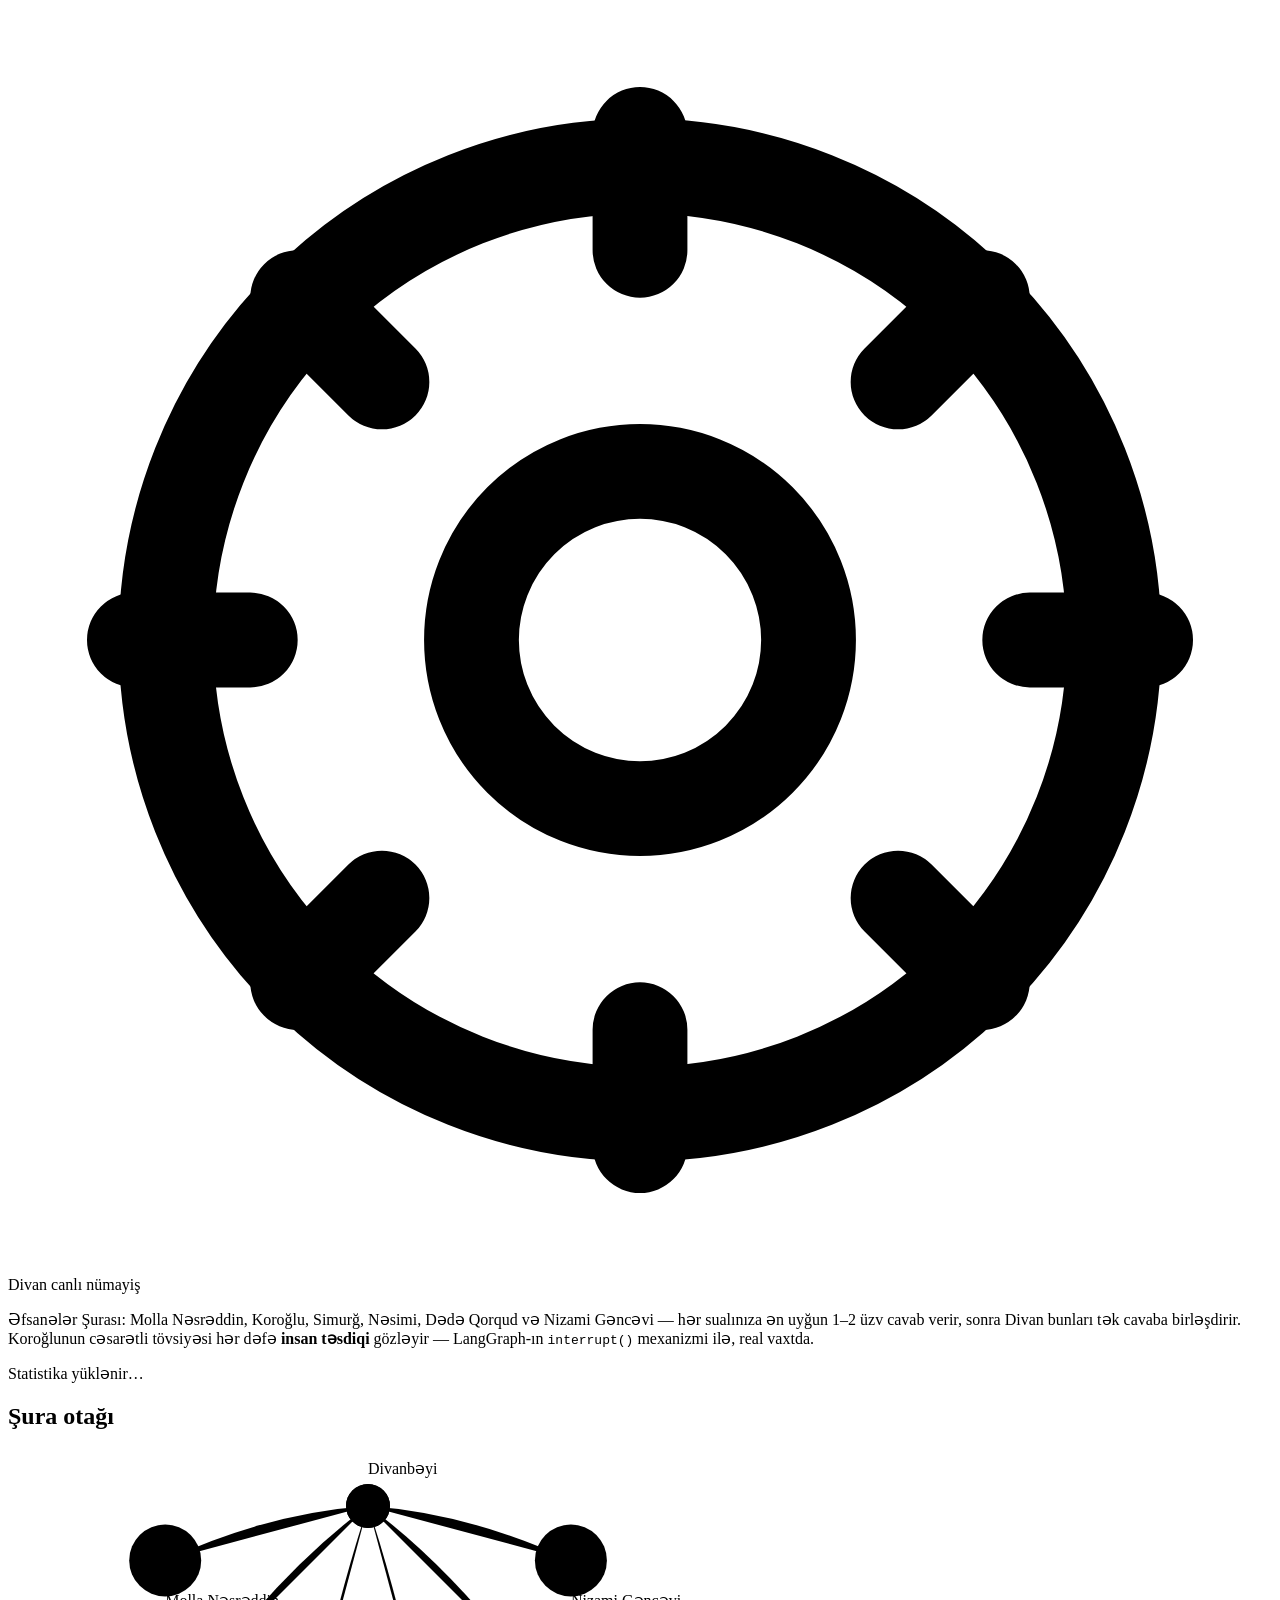
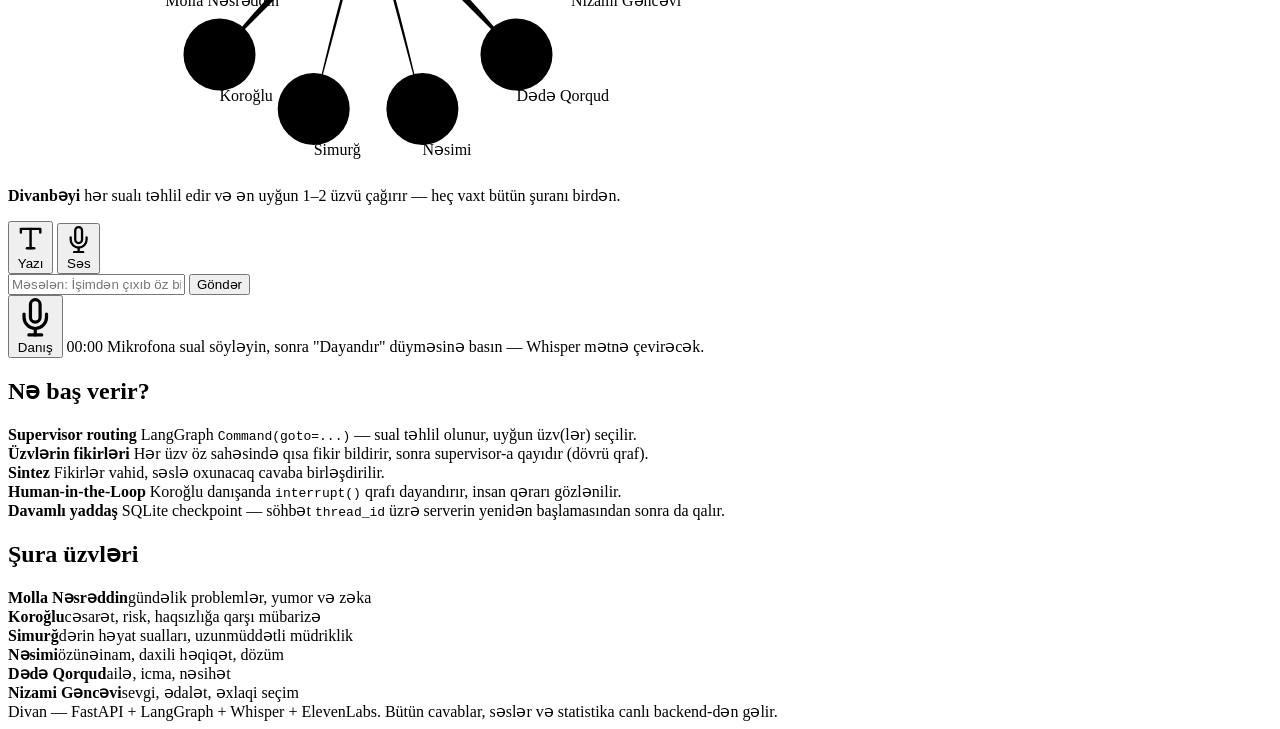
==== apps/voice-ai-agent/app/static/index.html @ 337ed277 "feat: rebuild voice-ai-agent as Divan, a multi-agent council of Azerbaijani legends Replaces the sin" ====
<!doctype html>
<html lang="az">
<head>
<meta charset="utf-8" />
<meta name="viewport" content="width=device-width, initial-scale=1" />
<title>Divan — Əfsanələr Şurası</title>
<link rel="stylesheet" href="/static/css/style.css" />
</head>
<body>

<!-- Hidden icon library: 6 persona monograms (line-art, currentColor only)
     plus one "seal" glyph used for brand chrome and the council hub. -->
<svg style="display:none" aria-hidden="true" xmlns="http://www.w3.org/2000/svg">
  <defs>

    <symbol id="icon-seal" viewBox="0 0 24 24" fill="none" stroke="currentColor" stroke-width="1.8" stroke-linecap="round" stroke-linejoin="round">
      <circle cx="12" cy="12" r="9"/>
      <circle cx="12" cy="12" r="3.2"/>
      <path d="M12,2.4 L12,4.6 M12,19.4 L12,21.6 M2.4,12 L4.6,12 M19.4,12 L21.6,12 M5.5,5.5 L7.1,7.1 M16.9,16.9 L18.5,18.5 M18.5,5.5 L16.9,7.1 M7.1,16.9 L5.5,18.5"/>
    </symbol>

    <!-- Molla Nəsrəddin — crescent moon reflected in the well, rope trying to fish it out -->
    <symbol id="icon-nesreddin" viewBox="0 0 48 48" fill="none" stroke="currentColor" stroke-width="2.2" stroke-linecap="round" stroke-linejoin="round">
      <path d="M28,10 A9,9 0 1,0 28,28 A6.5,6.5 0 1,1 28,10 Z"/>
      <path d="M22,26 L19,31 Q16,33 19,34"/>
      <path d="M8,34 Q12,31 16,34 Q20,37 24,34 Q28,31 32,34 Q36,37 40,34"/>
      <path d="M8,39 Q12,36.5 16,39 Q20,41.5 24,39 Q28,36.5 32,39 Q36,41.5 40,39"/>
    </symbol>

    <!-- Koroğlu — sword rising above the crenellated walls of Çənlibel -->
    <symbol id="icon-koroglu" viewBox="0 0 48 48" fill="none" stroke="currentColor" stroke-width="2.2" stroke-linecap="round" stroke-linejoin="round">
      <path d="M6,36 L6,30 L12,30 L12,36 L18,36 L18,30 L24,30 L24,36 L30,36 L30,30 L36,30 L36,36 L42,36"/>
      <path d="M24,7 L24,33"/>
      <path d="M17,21 L31,21"/>
      <circle cx="24" cy="34.5" r="1.6" fill="currentColor" stroke="none"/>
    </symbol>

    <!-- Simurğ — mythical bird, wings spread wide in flight -->
    <symbol id="icon-simurg" viewBox="0 0 48 48" fill="none" stroke="currentColor" stroke-width="2.2" stroke-linecap="round" stroke-linejoin="round">
      <path d="M24,20 C16,9 8,12 6,21 M24,20 C32,9 40,12 42,21"/>
      <path d="M24,20 L24,29"/>
      <path d="M24,29 L17,36 M24,29 L24,38 M24,29 L31,36"/>
      <circle cx="24" cy="17" r="1.8" fill="currentColor" stroke="none"/>
    </symbol>

    <!-- Nəsimi — the flame of "Ənəl-Həqq", an inner curve for two worlds within one -->
    <symbol id="icon-nesimi" viewBox="0 0 48 48" fill="none" stroke="currentColor" stroke-width="2.2" stroke-linecap="round" stroke-linejoin="round">
      <path d="M24,8 C31,14 30,22 26,26 C34,28 32,36 24,39 C16,36 14,28 22,26 C18,22 17,14 24,8 Z"/>
      <path d="M24,14 C21,20 27,26 24,34"/>
    </symbol>

    <!-- Dədə Qorqud — the qopuz: resonator body, long neck, strings, tuning pegs -->
    <symbol id="icon-dedeqorqud" viewBox="0 0 48 48" fill="none" stroke="currentColor" stroke-width="2.2" stroke-linecap="round" stroke-linejoin="round">
      <ellipse cx="16" cy="32" rx="8" ry="6"/>
      <path d="M22,27 L37,9"/>
      <path d="M18,29 L33,11 M15,33 L30,15"/>
      <path d="M33,9 L29,7 M38,7 L41,6"/>
    </symbol>

    <!-- Nizami Gəncəvi — quill, ink flowing into a small rose-bud curl -->
    <symbol id="icon-nizami" viewBox="0 0 48 48" fill="none" stroke="currentColor" stroke-width="2.2" stroke-linecap="round" stroke-linejoin="round">
      <path d="M32,8 L14,28"/>
      <path d="M32,8 C38,10 38,16 30,16"/>
      <path d="M14,28 C9,32 10,37 16,38 C20,38.5 22,36 20,34 C18.5,32.5 16.5,34 17.5,35.5"/>
    </symbol>

  </defs>
</svg>

<div class="wrap">

  <div class="top">
    <div class="brand">
      <div class="seal-mark">
        <svg viewBox="0 0 24 24"><use href="#icon-seal"></use></svg>
        Divan
        <span class="tag">canlı nümayiş</span>
      </div>
      <p class="sub">
        Əfsanələr Şurası: Molla Nəsrəddin, Koroğlu, Simurğ, Nəsimi, Dədə Qorqud və Nizami Gəncəvi —
        hər sualınıza ən uyğun 1–2 üzv cavab verir, sonra Divan bunları tək cavaba birləşdirir.
        Koroğlunun cəsarətli tövsiyəsi hər dəfə <b>insan təsdiqi</b> gözləyir —
        LangGraph-ın <code>interrupt()</code> mexanizmi ilə, real vaxtda.
      </p>
    </div>
    <div class="fbstats" id="fbstats">
      <div class="fbstats-loading">Statistika yüklənir…</div>
    </div>
  </div>

  <div class="grid">

    <div>
      <div class="card">
        <h2>Şura otağı<span class="rule"></span></h2>

        <div class="chamber-wrap">
          <svg id="chamber" class="chamber" viewBox="0 -16 720 316" width="720" height="316">

            <path class="beam beam-nesreddin"  pathLength="1" d="M360,40 Q258.6,47.2 157.2,94.4"/>
            <path class="beam beam-koroglu"    pathLength="1" d="M360,40 Q285.8,94.3 211.5,188.5"/>
            <path class="beam beam-simurg"     pathLength="1" d="M360,40 Q332.9,121.5 305.7,242.9"/>
            <path class="beam beam-nesimi"     pathLength="1" d="M360,40 Q387.2,121.5 414.4,242.9"/>
            <path class="beam beam-dedeqorqud" pathLength="1" d="M360,40 Q434.3,94.3 508.5,188.5"/>
            <path class="beam beam-nizami"     pathLength="1" d="M360,40 Q461.5,47.2 562.9,94.4"/>

            <g class="hub">
              <text class="label" x="360" y="8">Divanbəyi</text>
              <circle class="ring" cx="360" cy="40" r="22"/>
              <circle class="core" cx="360" cy="40" r="22"/>
              <use class="glyph" href="#icon-seal" x="348" y="28" width="24" height="24"/>
            </g>

            <g class="seat nesreddin" transform="translate(157.2,94.4)">
              <title>Molla Nəsrəddin — gündəlik problemlər, yumor və zəka, gözlənilməz baxış bucağı</title>
              <circle class="halo" r="36"/>
              <circle class="plate" r="30"/>
              <use class="glyph" href="#icon-nesreddin" x="-17" y="-17" width="34" height="34"/>
              <text class="name" y="46">Molla Nəsrəddin</text>
            </g>

            <g class="seat koroglu" transform="translate(211.5,188.5)">
              <title>Koroğlu — cəsarət, qətiyyət, risk, haqsızlığa qarşı mübarizə (təsdiq tələb edir)</title>
              <circle class="halo" r="36"/>
              <circle class="plate" r="30"/>
              <use class="glyph" href="#icon-koroglu" x="-17" y="-17" width="34" height="34"/>
              <text class="name" y="46">Koroğlu</text>
            </g>

            <g class="seat simurg" transform="translate(305.7,242.9)">
              <title>Simurğ — dərin həyat sualları, uzunmüddətli perspektiv, mənəvi müdriklik</title>
              <circle class="halo" r="36"/>
              <circle class="plate" r="30"/>
              <use class="glyph" href="#icon-simurg" x="-17" y="-17" width="34" height="34"/>
              <text class="name" y="46">Simurğ</text>
            </g>

            <g class="seat nesimi" transform="translate(414.4,242.9)">
              <title>Nəsimi — özünəinam, mənəvi kimlik, tənqid qarşısında dözüm</title>
              <circle class="halo" r="36"/>
              <circle class="plate" r="30"/>
              <use class="glyph" href="#icon-nesimi" x="-17" y="-17" width="34" height="34"/>
              <text class="name" y="46">Nəsimi</text>
            </g>

            <g class="seat dedeqorqud" transform="translate(508.5,188.5)">
              <title>Dədə Qorqud — ailə və icma, nəsihət, həyat keçidlərində istiqamət</title>
              <circle class="halo" r="36"/>
              <circle class="plate" r="30"/>
              <use class="glyph" href="#icon-dedeqorqud" x="-17" y="-17" width="34" height="34"/>
              <text class="name" y="46">Dədə Qorqud</text>
            </g>

            <g class="seat nizami" transform="translate(562.9,94.4)">
              <title>Nizami Gəncəvi — sevgi, ədalət, əxlaqi seçimlər, düzgün qərar</title>
              <circle class="halo" r="36"/>
              <circle class="plate" r="30"/>
              <use class="glyph" href="#icon-nizami" x="-17" y="-17" width="34" height="34"/>
              <text class="name" y="46">Nizami Gəncəvi</text>
            </g>

          </svg>
        </div>
        <p class="chamber-caption">
          <b>Divanbəyi</b> hər sualı təhlil edir və ən uyğun 1–2 üzvü çağırır — heç vaxt bütün şuranı birdən.
        </p>

        <div class="modes">
          <button type="button" class="on" data-mode="text">
            <svg viewBox="0 0 24 24" fill="none" stroke="currentColor" stroke-width="2" stroke-linecap="round" stroke-linejoin="round"><polyline points="4 7 4 4 20 4 20 7"/><line x1="9" y1="20" x2="15" y2="20"/><line x1="12" y1="4" x2="12" y2="20"/></svg>
            Yazı
          </button>
          <button type="button" data-mode="voice">
            <svg viewBox="0 0 24 24" fill="none" stroke="currentColor" stroke-width="2" stroke-linecap="round" stroke-linejoin="round"><path d="M12 1a3 3 0 0 0-3 3v8a3 3 0 0 0 6 0V4a3 3 0 0 0-3-3z"/><path d="M19 10v2a7 7 0 0 1-14 0v-2"/><line x1="12" y1="19" x2="12" y2="23"/><line x1="8" y1="23" x2="16" y2="23"/></svg>
            Səs
          </button>
        </div>

        <div class="mode-panel on" data-mode="text">
          <form id="form" class="textform">
            <input type="text" id="input" aria-label="Suala yazın" placeholder="Məsələn: İşimdən çıxıb öz bizneslə riskə atılmalıyammı?" autocomplete="off" />
            <button type="submit" class="btn">Göndər</button>
          </form>
        </div>

        <div class="mode-panel" data-mode="voice">
          <div class="voice-panel">
            <div class="rec-row">
              <button type="button" id="mic-btn" class="mic-btn" aria-label="Səsli mesaj yaz">
                <svg viewBox="0 0 24 24" fill="none" stroke="currentColor" stroke-width="2" stroke-linecap="round" stroke-linejoin="round"><path d="M12 1a3 3 0 0 0-3 3v8a3 3 0 0 0 6 0V4a3 3 0 0 0-3-3z"/><path d="M19 10v2a7 7 0 0 1-14 0v-2"/><line x1="12" y1="19" x2="12" y2="23"/><line x1="8" y1="23" x2="16" y2="23"/></svg>
                <span id="mic-label">Danış</span>
              </button>
              <span class="rec-timer" id="rec-timer">00:00</span>
              <span class="rec-hint">Mikrofona sual söyləyin, sonra "Dayandır" düyməsinə basın — Whisper mətnə çevirəcək.</span>
            </div>
            <div class="voice-error" id="voice-error"></div>
          </div>
        </div>

        <div id="log"></div>
      </div>
    </div>

    <div>
      <div class="card">
        <h2>Nə baş verir?<span class="rule"></span></h2>
        <div id="steps">
          <div class="step" data-step="route">
            <div class="dot"></div>
            <div><b>Supervisor routing</b>
              <span class="concept">LangGraph <code>Command(goto=...)</code> — sual təhlil olunur, uyğun üzv(lər) seçilir.</span>
            </div>
          </div>
          <div class="step" data-step="advisors">
            <div class="dot"></div>
            <div><b>Üzvlərin fikirləri</b>
              <span class="concept">Hər üzv öz sahəsində qısa fikir bildirir, sonra supervisor-a qayıdır (dövrü qraf).</span>
            </div>
          </div>
          <div class="step" data-step="synthesize">
            <div class="dot"></div>
            <div><b>Sintez</b>
              <span class="concept">Fikirlər vahid, səslə oxunacaq cavaba birləşdirilir.</span>
            </div>
          </div>
          <div class="step" data-step="hitl">
            <div class="dot"></div>
            <div><b>Human-in-the-Loop</b>
              <span class="concept">Koroğlu danışanda <code>interrupt()</code> qrafı dayandırır, insan qərarı gözlənilir.</span>
            </div>
          </div>
          <div class="step" data-step="memory">
            <div class="dot"></div>
            <div><b>Davamlı yaddaş</b>
              <span class="concept">SQLite checkpoint — söhbət <code>thread_id</code> üzrə serverin yenidən başlamasından sonra da qalır.</span>
            </div>
          </div>
        </div>
      </div>

      <div class="card">
        <h2>Şura üzvləri<span class="rule"></span></h2>
        <div class="roster">
          <div class="roster-item nesreddin"><span class="swatch"></span><div class="info"><b>Molla Nəsrəddin</b><span>gündəlik problemlər, yumor və zəka</span></div></div>
          <div class="roster-item koroglu"><span class="swatch"></span><div class="info"><b>Koroğlu</b><span>cəsarət, risk, haqsızlığa qarşı mübarizə</span></div></div>
          <div class="roster-item simurg"><span class="swatch"></span><div class="info"><b>Simurğ</b><span>dərin həyat sualları, uzunmüddətli müdriklik</span></div></div>
          <div class="roster-item nesimi"><span class="swatch"></span><div class="info"><b>Nəsimi</b><span>özünəinam, daxili həqiqət, dözüm</span></div></div>
          <div class="roster-item dedeqorqud"><span class="swatch"></span><div class="info"><b>Dədə Qorqud</b><span>ailə, icma, nəsihət</span></div></div>
          <div class="roster-item nizami"><span class="swatch"></span><div class="info"><b>Nizami Gəncəvi</b><span>sevgi, ədalət, əxlaqi seçim</span></div></div>
        </div>
      </div>
    </div>

  </div>

  <footer class="credit">Divan — FastAPI + LangGraph + Whisper + ElevenLabs. Bütün cavablar, səslər və statistika canlı backend-dən gəlir.</footer>
</div>

<div class="toasts" id="toasts"></div>

<script src="/static/js/app.js" defer></script>
</body>
</html>
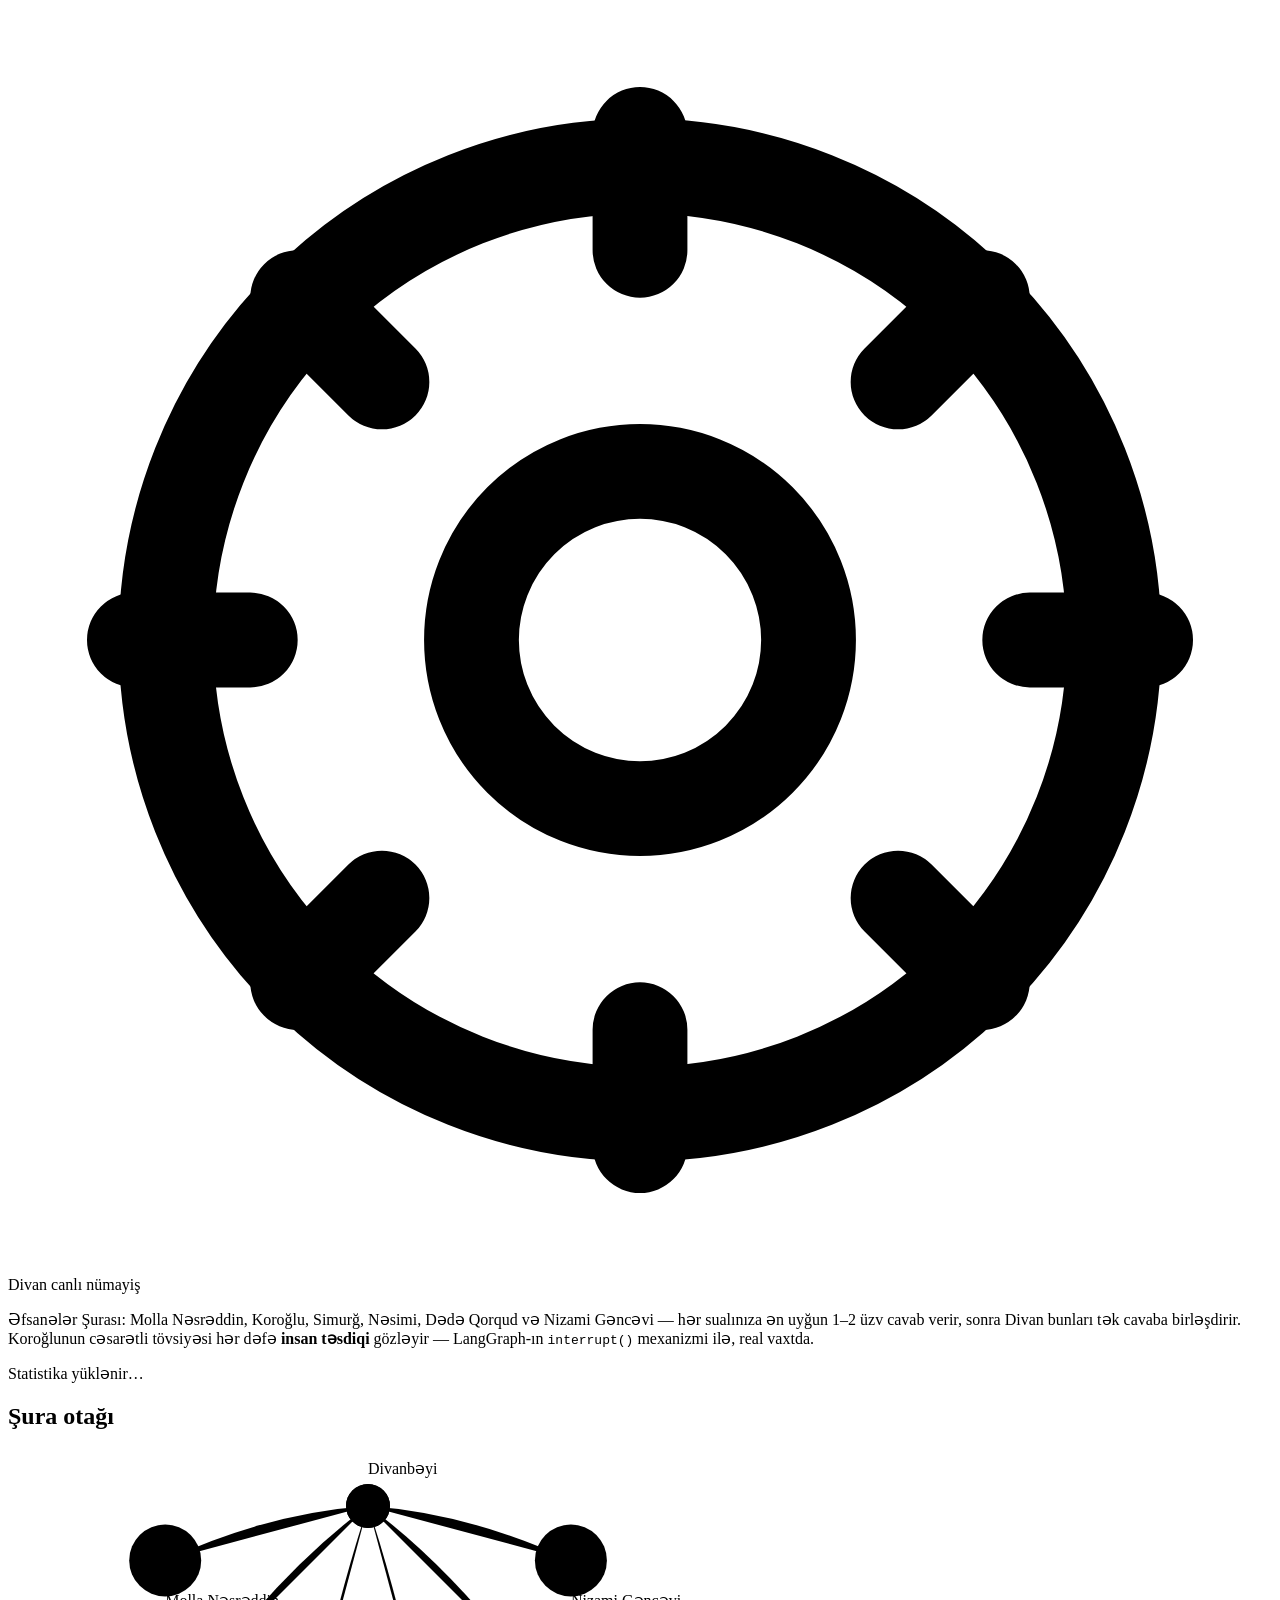
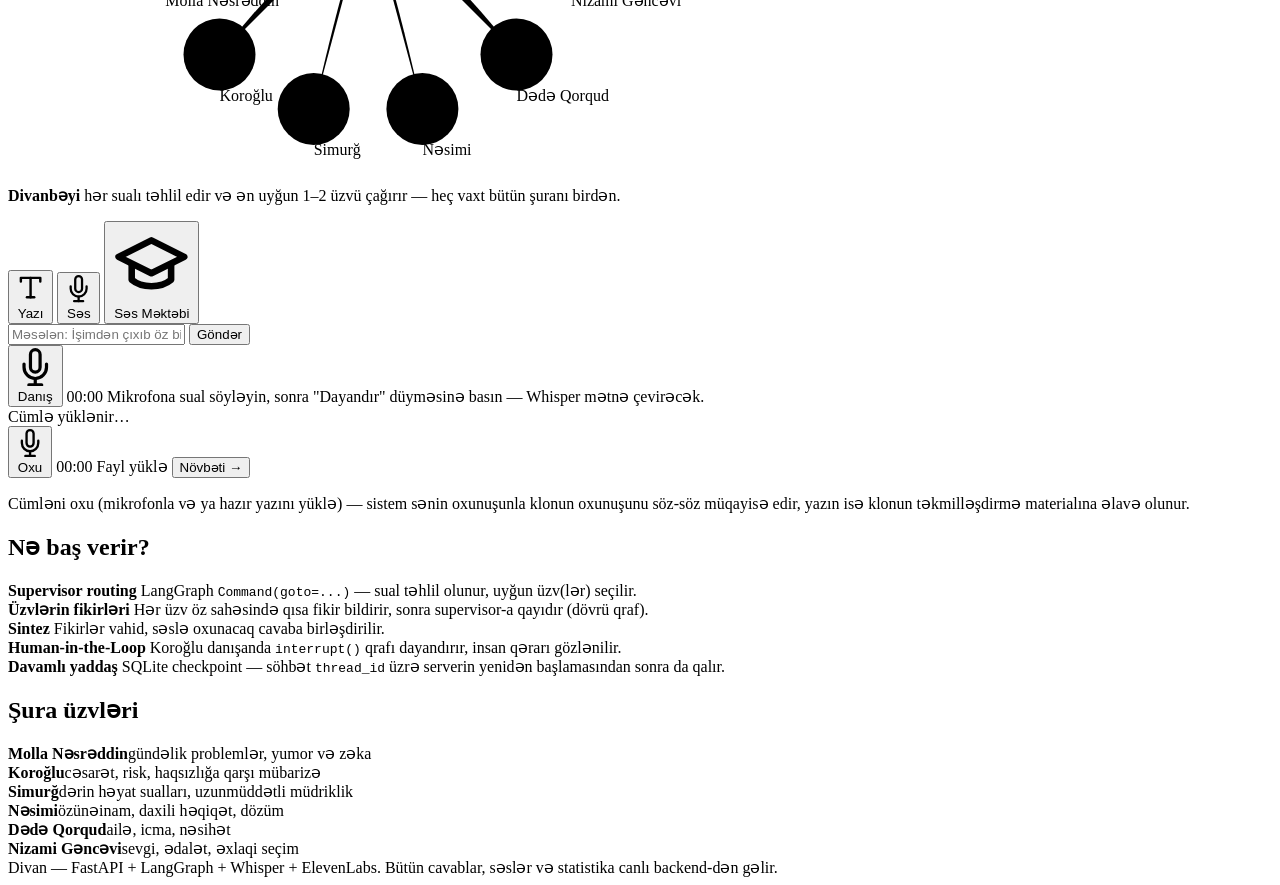
==== commit 15e3de0b: "feat: Voice Lab on the web demo - third mode tab with mic + file upload Same teach-the-clone loop as" ====
--- a/apps/voice-ai-agent/app/static/index.html
+++ b/apps/voice-ai-agent/app/static/index.html
@@ -174,6 +174,10 @@
             <svg viewBox="0 0 24 24" fill="none" stroke="currentColor" stroke-width="2" stroke-linecap="round" stroke-linejoin="round"><path d="M12 1a3 3 0 0 0-3 3v8a3 3 0 0 0 6 0V4a3 3 0 0 0-3-3z"/><path d="M19 10v2a7 7 0 0 1-14 0v-2"/><line x1="12" y1="19" x2="12" y2="23"/><line x1="8" y1="23" x2="16" y2="23"/></svg>
             Səs
           </button>
+          <button type="button" data-mode="lab">
+            <svg viewBox="0 0 24 24" fill="none" stroke="currentColor" stroke-width="2" stroke-linecap="round" stroke-linejoin="round"><path d="M22 10 12 5 2 10l10 5 10-5z"/><path d="M6 12.5v4.5c3 2.6 9 2.6 12 0v-4.5"/></svg>
+            Səs Məktəbi
+          </button>
         </div>
 
         <div class="mode-panel on" data-mode="text">
@@ -197,6 +201,29 @@
           </div>
         </div>
 
+        <div class="mode-panel" data-mode="lab">
+          <div class="lab-panel">
+            <div class="lab-task">
+              <div class="lab-sentence" id="lab-sentence">Cümlə yüklənir…</div>
+              <div class="lab-meta"><span id="lab-focus"></span><span id="lab-remaining"></span></div>
+            </div>
+            <div class="rec-row">
+              <button type="button" id="lab-mic" class="mic-btn" aria-label="Cümləni oxu">
+                <svg viewBox="0 0 24 24" fill="none" stroke="currentColor" stroke-width="2" stroke-linecap="round" stroke-linejoin="round"><path d="M12 1a3 3 0 0 0-3 3v8a3 3 0 0 0 6 0V4a3 3 0 0 0-3-3z"/><path d="M19 10v2a7 7 0 0 1-14 0v-2"/><line x1="12" y1="19" x2="12" y2="23"/><line x1="8" y1="23" x2="16" y2="23"/></svg>
+                <span id="lab-mic-label">Oxu</span>
+              </button>
+              <span class="rec-timer" id="lab-timer">00:00</span>
+              <label class="btn lab-upload" for="lab-file">Fayl yüklə</label>
+              <input type="file" id="lab-file" accept="audio/*" hidden />
+              <button type="button" id="lab-skip" class="btn lab-skip">Növbəti →</button>
+            </div>
+            <div class="voice-error" id="lab-error"></div>
+            <p class="rec-hint">Cümləni oxu (mikrofonla və ya hazır yazını yüklə) — sistem sənin oxunuşunla
+            klonun oxunuşunu söz-söz müqayisə edir, yazın isə klonun təkmilləşdirmə materialına əlavə olunur.</p>
+            <div id="lab-results"></div>
+          </div>
+        </div>
+
         <div id="log"></div>
       </div>
     </div>
